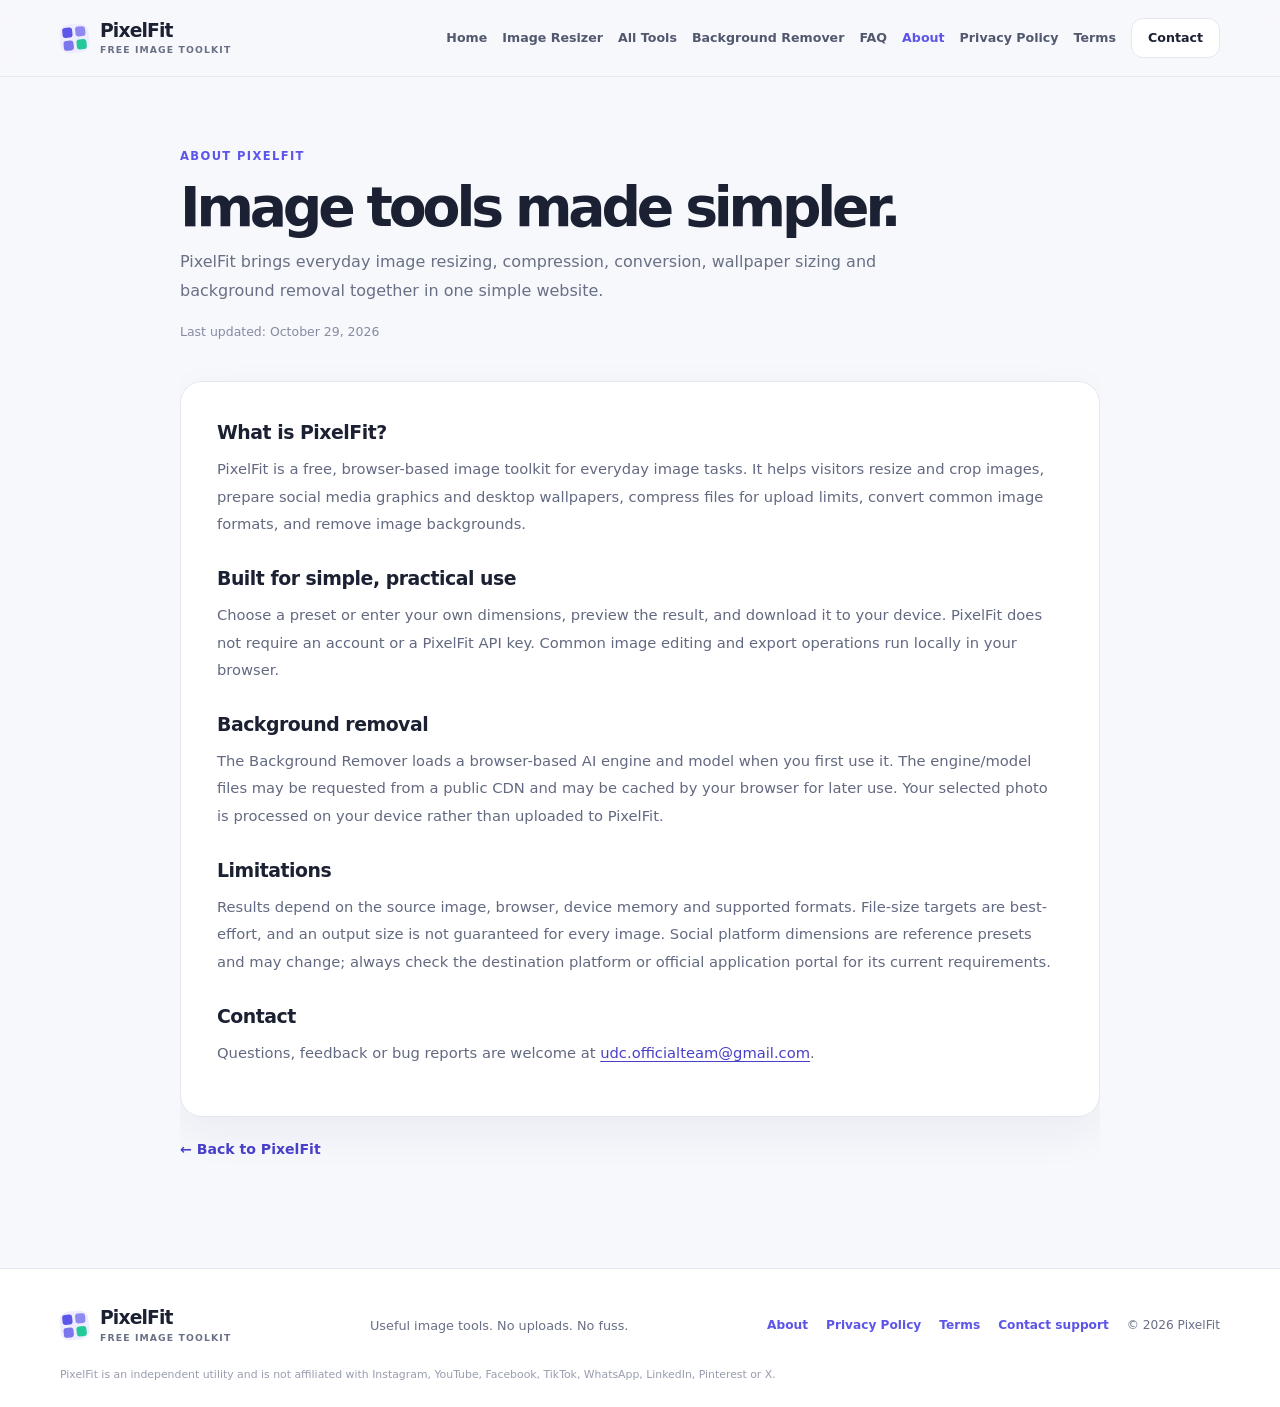
==== about.html @ ad409622 "Add files via upload" ====
<!doctype html>
<html lang="en">
<head>
  <meta charset="utf-8">
  <meta name="viewport" content="width=device-width, initial-scale=1">
  <meta name="theme-color" content="#f7f8fc">
  <meta name="description" content="Learn about PixelFit, a free browser-based image resizer, compressor, converter and background remover.">
  <title>About PixelFit | Free Image Toolkit</title>
  <link rel="canonical" href="https://pixelfit-kohl.vercel.app/about.html">
  <link rel="icon" type="image/svg+xml" href="favicon.svg">
  <link rel="stylesheet" href="styles.css">
</head>
<body>
  <a class="skip-link" href="#main">Skip to content</a>
  <header class="site-header">
    <div class="header-inner">
      <a class="brand" href="index.html#top" aria-label="PixelFit home">
        <span class="brand-mark" aria-hidden="true"><span></span><span></span><span></span><span></span></span>
        <span class="brand-copy"><strong>PixelFit</strong><small>FREE IMAGE TOOLKIT</small></span>
      </a>
      <nav class="top-nav" aria-label="Main navigation">
        <a href="index.html#top">Home</a>
        <a href="index.html#workspace">Image Resizer</a>
        <a href="index.html#tools">All Tools</a>
        <a href="index.html#background-remover">Background Remover</a>
        <a href="index.html#faq">FAQ</a>
        <a href="about.html" class="is-current" aria-current="page">About</a>
        <a href="privacy.html">Privacy Policy</a>
        <a href="terms.html">Terms</a>
        <a class="nav-contact" href="mailto:udc.officialteam@gmail.com?subject=PixelFit%20Support">Contact</a>
      </nav>
    </div>
  </header>
  <main id="main" class="legal-main">
    <section class="legal-hero">
      <div class="eyebrow">ABOUT PIXELFIT</div>
      <h1>Image tools made simpler.</h1>
      <p>PixelFit brings everyday image resizing, compression, conversion, wallpaper sizing and background removal together in one simple website.</p>
      <span class="legal-updated">Last updated: October 29, 2026</span>
    </section>
    <article class="legal-card">
      <h2>What is PixelFit?</h2>
      <p>PixelFit is a free, browser-based image toolkit for everyday image tasks. It helps visitors resize and crop images, prepare social media graphics and desktop wallpapers, compress files for upload limits, convert common image formats, and remove image backgrounds.</p>
      <h2>Built for simple, practical use</h2>
      <p>Choose a preset or enter your own dimensions, preview the result, and download it to your device. PixelFit does not require an account or a PixelFit API key. Common image editing and export operations run locally in your browser.</p>
      <h2>Background removal</h2>
      <p>The Background Remover loads a browser-based AI engine and model when you first use it. The engine/model files may be requested from a public CDN and may be cached by your browser for later use. Your selected photo is processed on your device rather than uploaded to PixelFit.</p>
      <h2>Limitations</h2>
      <p>Results depend on the source image, browser, device memory and supported formats. File-size targets are best-effort, and an output size is not guaranteed for every image. Social platform dimensions are reference presets and may change; always check the destination platform or official application portal for its current requirements.</p>
      <h2>Contact</h2>
      <p>Questions, feedback or bug reports are welcome at <a href="mailto:udc.officialteam@gmail.com">udc.officialteam@gmail.com</a>.</p>
    </article>
    <a class="legal-back-link" href="index.html#top">← Back to PixelFit</a>
  </main>
  <footer class="site-footer">
    <div class="footer-inner">
      <a class="brand footer-brand" href="index.html#top"><span class="brand-mark" aria-hidden="true"><span></span><span></span><span></span><span></span></span><span class="brand-copy"><strong>PixelFit</strong><small>FREE IMAGE TOOLKIT</small></span></a>
      <p>Useful image tools. No uploads. No fuss.</p>
      <div class="footer-links"><a href="about.html">About</a><a href="privacy.html">Privacy Policy</a><a href="terms.html">Terms</a><a href="mailto:udc.officialteam@gmail.com?subject=PixelFit%20Support">Contact support</a><span>© 2026 PixelFit</span></div>
    </div>
    <p class="footer-note">PixelFit is an independent utility and is not affiliated with Instagram, YouTube, Facebook, TikTok, WhatsApp, LinkedIn, Pinterest or X.</p>
  </footer>
</body>
</html>
---- styles.css ----
:root {
  color-scheme: light;
  --bg: #f7f8fc;
  --surface: #ffffff;
  --ink: #1b2032;
  --muted: #697086;
  --line: #e4e7f0;
  --primary: #5c55e7;
  --primary-dark: #4840c8;
  --primary-soft: #eeedff;
  --mint: #e9fbf4;
  --mint-ink: #167a58;
  --shadow: 0 16px 44px rgba(31, 36, 74, .06);
  --radius: 22px;
  font-family: Inter, ui-sans-serif, system-ui, -apple-system, BlinkMacSystemFont, "Segoe UI", sans-serif;
}
* { box-sizing: border-box; }
html { scroll-behavior: smooth; scroll-padding-top: 96px; }
body { margin: 0; background: var(--bg); color: var(--ink); line-height: 1.5; -webkit-font-smoothing: antialiased; }
button, input, select { font: inherit; }
button, select, input[type="checkbox"], input[type="range"], input[type="color"] { cursor: pointer; }
button:focus-visible, a:focus-visible, input:focus-visible, select:focus-visible, .dropzone:focus-visible { outline: 3px solid rgba(92, 85, 231, .34); outline-offset: 3px; }
a { color: inherit; }
[hidden] { display: none !important; }
.skip-link { position: absolute; left: 12px; top: -60px; padding: 10px 14px; z-index: 20; border-radius: 10px; background: var(--ink); color: #fff; }
.skip-link:focus { top: 12px; }
.site-header { position: sticky; top: 0; z-index: 10; border-bottom: 1px solid rgba(228, 231, 240, .8); background: rgba(247, 248, 252, .88); backdrop-filter: blur(16px); }
.header-inner, .footer-inner { width: min(1160px, calc(100% - 44px)); margin: 0 auto; display: flex; align-items: center; justify-content: space-between; min-height: 76px; }
.brand { display: inline-flex; align-items: center; gap: 11px; text-decoration: none; }
.brand-mark { display: grid; grid-template-columns: repeat(2, 10px); grid-template-rows: repeat(2, 10px); gap: 3px; padding: 3px; border-radius: 9px; transform: rotate(-6deg); background: var(--primary-soft); }
.brand-mark span { display: block; border-radius: 3px; background: var(--primary); }
.brand-mark span:nth-child(2) { opacity: .65; }
.brand-mark span:nth-child(3) { opacity: .78; }
.brand-mark span:nth-child(4) { background: #24c99a; }
.brand-copy { display: flex; flex-direction: column; gap: 0; line-height: 1.05; }
.brand-copy strong { font-size: 1.17rem; letter-spacing: -.045em; }
.brand-copy small { margin-top: 5px; color: var(--muted); font-size: .58rem; font-weight: 800; letter-spacing: .12em; }
.top-nav { display: flex; align-items: center; gap: 15px; color: #52596f; font-size: .79rem; font-weight: 700; }
.top-nav a { text-decoration: none; transition: color .18s ease; }
.top-nav a:hover, .top-nav a.is-current { color: var(--primary); }
.top-nav .nav-contact { padding: 10px 16px; border: 1px solid var(--line); border-radius: 12px; background: #fff; color: var(--ink); font: inherit; cursor: pointer; transition: border-color .18s ease, color .18s ease, background .18s ease; }
.top-nav .nav-contact:hover { border-color: #d2d0ff; color: var(--primary); background: #fbfaff; }
main { overflow: hidden; }
.hero { width: min(850px, calc(100% - 36px)); margin: 0 auto; padding: 61px 0 34px; text-align: center; }
.eyebrow { display: inline-flex; align-items: center; gap: 8px; color: var(--primary); font-size: .72rem; font-weight: 850; letter-spacing: .12em; }
.eyebrow-dot { width: 7px; height: 7px; border-radius: 100%; background: #23bd91; box-shadow: 0 0 0 4px rgba(35, 189, 145, .12); }
h1 { margin: 16px 0 14px; font-size: clamp(2.7rem, 6.3vw, 4.65rem); line-height: .99; letter-spacing: -.075em; font-weight: 850; }
h1 span { color: var(--primary); }
.hero-copy { max-width: 650px; margin: 0 auto; color: var(--muted); font-size: clamp(1rem, 2vw, 1.15rem); line-height: 1.75; }
.trust-row { display: flex; flex-wrap: wrap; justify-content: center; gap: 11px 24px; margin-top: 21px; color: #4f566c; font-size: .83rem; font-weight: 650; }
.trust-row span { display: inline-flex; align-items: center; gap: 7px; }
.trust-row svg { width: 17px; height: 17px; fill: none; stroke: #239775; stroke-width: 1.8; stroke-linecap: round; stroke-linejoin: round; }
.workspace { width: min(1160px, calc(100% - 44px)); margin: 0 auto; display: grid; grid-template-columns: minmax(0, .93fr) minmax(0, 1.07fr); align-items: stretch; gap: 18px; }
.panel { border: 1px solid var(--line); border-radius: var(--radius); background: var(--surface); box-shadow: var(--shadow); }
.upload-panel, .settings-panel { padding: 26px; }
.panel-heading { display: flex; align-items: center; gap: 13px; margin-bottom: 23px; }
.step-number { display: grid; place-items: center; flex: 0 0 39px; width: 39px; height: 39px; border: 1px solid #dedcff; border-radius: 13px; color: var(--primary); background: var(--primary-soft); font-size: .78rem; font-weight: 850; }
.panel-heading h2 { margin: 0; font-size: 1.1rem; letter-spacing: -.025em; }
.panel-heading p { margin: 3px 0 0; color: var(--muted); font-size: .82rem; }
.dropzone { min-height: 300px; display: flex; flex-direction: column; justify-content: center; align-items: center; padding: 25px 18px; border: 1.5px dashed #c9cce0; border-radius: 18px; background: linear-gradient(145deg, #fcfcff, #f8f8ff); text-align: center; transition: border-color .18s ease, background .18s ease, transform .18s ease; cursor: pointer; }
.dropzone:hover, .dropzone.drag-over { border-color: var(--primary); background: #f0efff; }
.dropzone.drag-over { transform: scale(.995); }
.upload-icon { display: grid; place-items: center; width: 60px; height: 60px; margin-bottom: 15px; border: 1px solid #e1dfff; border-radius: 19px; background: #fff; box-shadow: 0 7px 20px rgba(92, 85, 231, .08); }
.upload-icon svg { width: 29px; height: 29px; fill: none; stroke: var(--primary); stroke-width: 1.7; stroke-linecap: round; stroke-linejoin: round; }
.dropzone > strong { margin-bottom: 2px; font-size: 1rem; }
.dropzone > span { color: var(--muted); font-size: .88rem; }
.inline-button { display: inline; padding: 0; border: 0; background: transparent; color: var(--primary); font-weight: 800; text-decoration: underline; text-underline-offset: 3px; }
.dropzone small { margin-top: 20px; color: #8990a3; font-size: .73rem; }
.source-card { overflow: hidden; border: 1px solid var(--line); border-radius: 17px; background: #fbfbfe; }
.source-preview-wrap { display: grid; place-items: center; height: 260px; padding: 12px; background-color: #f2f3f9; background-image: linear-gradient(45deg, #e7e9f1 25%, transparent 25%), linear-gradient(-45deg, #e7e9f1 25%, transparent 25%), linear-gradient(45deg, transparent 75%, #e7e9f1 75%), linear-gradient(-45deg, transparent 75%, #e7e9f1 75%); background-size: 16px 16px; background-position: 0 0, 0 8px, 8px -8px, -8px 0; }
.source-preview-wrap img { display: block; max-width: 100%; max-height: 236px; object-fit: contain; box-shadow: 0 5px 20px rgba(24, 31, 55, .08); }
.source-details { display: flex; flex-direction: column; align-items: flex-start; gap: 4px; padding: 14px 16px 16px; }
.file-name { width: 100%; overflow: hidden; text-overflow: ellipsis; white-space: nowrap; font-size: .9rem; }
.source-details > span { color: var(--muted); font-size: .79rem; }
.text-button { padding: 5px 0 0; border: 0; color: var(--primary); background: transparent; font-size: .8rem; font-weight: 750; }
.privacy-note { display: flex; align-items: flex-start; gap: 9px; margin-top: 18px; padding: 13px 14px; border: 1px solid #d8f3e7; border-radius: 13px; background: #f2fcf7; color: #477060; font-size: .76rem; line-height: 1.55; }
.privacy-note strong { color: #226b4e; }
.lock-symbol { flex: 0 0 7px; width: 7px; height: 7px; margin-top: 6px; overflow: hidden; border-radius: 2px; background: #23a878; box-shadow: 0 0 0 4px rgba(35, 168, 120, .12); font-size: 0; }
.error-message { margin: 13px 0 0; padding: 10px 12px; border: 1px solid #ffd6d6; border-radius: 10px; background: #fff5f5; color: #ad3131; font-size: .82rem; }
.field-label { display: block; margin: 0 0 8px; color: #42485e; font-size: .79rem; font-weight: 760; }
.control { width: 100%; min-width: 0; height: 44px; padding: 0 12px; border: 1px solid #dfe2ec; border-radius: 11px; outline: none; background: #fff; color: var(--ink); font-size: .88rem; transition: border-color .16s, box-shadow .16s; }
.control:hover { border-color: #c6c8dc; }
.control:focus { border-color: var(--primary); box-shadow: 0 0 0 3px rgba(92, 85, 231, .1); }
.select-control { margin-bottom: 19px; }
.dimensions-heading { display: flex; align-items: center; justify-content: space-between; gap: 10px; }
.ratio-label { margin-bottom: 8px; color: #969bae; font-size: .7rem; }
.dimension-row { display: grid; grid-template-columns: 1fr 40px 1fr; align-items: end; gap: 8px; }
.dimension-field { display: block; min-width: 0; }
.dimension-field > span { display: block; margin-bottom: 7px; color: #73798b; font-size: .74rem; font-weight: 650; }
.dimension-field small { color: #a0a5b5; font-weight: 500; }
.dimension-field .control { font-variant-numeric: tabular-nums; }
.ratio-lock { display: grid; place-items: center; width: 40px; height: 44px; padding: 0; border: 1px solid #dedcff; border-radius: 11px; background: var(--primary-soft); color: var(--primary); }
.ratio-lock svg { width: 19px; height: 19px; fill: none; stroke: currentColor; stroke-width: 1.8; stroke-linecap: round; stroke-linejoin: round; }
.ratio-lock:not(.is-locked) { border-color: var(--line); background: #f5f6fa; color: #9298ac; }
.field-hint { margin-top: 8px; color: #8a90a2; font-size: .7rem; line-height: 1.5; }
.field-grid { display: grid; gap: 12px; margin-top: 19px; }
.two-col { grid-template-columns: 1fr 1fr; }
.field-grid label { min-width: 0; }
.mode-hint { margin-top: 7px; }
.quality-block { margin-top: 20px; padding: 14px 15px 12px; border: 1px solid #ececf6; border-radius: 14px; background: #fbfbff; }
.range-label-row { display: flex; align-items: center; justify-content: space-between; gap: 12px; }
.range-label-row .field-label { margin-bottom: 0; }
.range-label-row strong { color: var(--primary); font-size: .83rem; }
input[type="range"] { width: 100%; height: 17px; margin: 11px 0 0; accent-color: var(--primary); }
.range-ends { display: flex; justify-content: space-between; color: #969bad; font-size: .67rem; }
.target-size-block { margin-top: 16px; padding: 14px 15px; border: 1px solid #ececf4; border-radius: 14px; }
.checkbox-line { display: flex; align-items: flex-start; gap: 10px; cursor: pointer; }
.checkbox-line > input { flex: 0 0 auto; width: 17px; height: 17px; margin: 3px 0 0; accent-color: var(--primary); }
.checkbox-line > span { display: flex; flex-direction: column; gap: 2px; }
.checkbox-line strong { font-size: .81rem; font-weight: 750; }
.checkbox-line small { color: var(--muted); font-size: .71rem; line-height: 1.5; }
.target-options { margin: 14px 0 0 27px; padding-top: 13px; border-top: 1px solid #edeef5; }
.target-input-wrap { display: flex; align-items: center; justify-content: space-between; gap: 12px; color: #666d81; font-size: .77rem; font-weight: 700; }
.target-input-group { display: flex; align-items: center; gap: 8px; }
.target-input-group .control { width: 102px; height: 38px; }
.target-input-group > span { color: #7b8193; }
.checkbox-line.compact { margin-top: 13px; }
.checkbox-line.compact strong { font-size: .76rem; }
.checkbox-line.compact small { font-size: .68rem; }
.background-row { display: flex; justify-content: space-between; align-items: center; gap: 15px; margin-top: 17px; }
.background-row .field-label { margin-bottom: 3px; }
.background-row small { display: block; color: #8a90a2; font-size: .68rem; line-height: 1.45; }
.background-row input[type="color"] { flex: 0 0 42px; width: 42px; height: 36px; padding: 3px; border: 1px solid #dfe2ec; border-radius: 9px; background: #fff; }
.primary-button { display: flex; justify-content: center; align-items: center; gap: 12px; width: 100%; min-height: 49px; margin-top: 22px; padding: 12px 17px; border: 0; border-radius: 13px; background: var(--primary); color: #fff; font-size: .91rem; font-weight: 800; text-align: center; text-decoration: none; box-shadow: 0 8px 18px rgba(92, 85, 231, .18); transition: transform .16s ease, background .16s ease, box-shadow .16s ease; }
.primary-button svg { width: 19px; height: 19px; fill: none; stroke: currentColor; stroke-width: 1.8; stroke-linecap: round; stroke-linejoin: round; }
.primary-button:hover:not(:disabled) { background: var(--primary-dark); box-shadow: 0 10px 24px rgba(92, 85, 231, .25); transform: translateY(-1px); }
.primary-button:disabled { cursor: not-allowed; background: #c6c7d8; box-shadow: none; }
.process-status { min-height: 20px; margin: 10px 0 0; color: #8a90a2; font-size: .72rem; text-align: center; }
.process-status.is-error { color: #b12e3b; }
.process-status.is-success { color: #25815c; }
.result-panel { width: min(1160px, calc(100% - 44px)); margin: 22px auto 0; padding: 25px; }
.result-heading-row { display: flex; align-items: center; justify-content: space-between; gap: 14px; margin-bottom: 18px; }
.result-title { margin-bottom: 0; }
.success-step { border-color: #ccf1e0; background: var(--mint); color: var(--mint-ink); }
.secondary-button { padding: 9px 13px; border: 1px solid var(--line); border-radius: 10px; background: white; color: #555c71; font-size: .78rem; font-weight: 750; }
.secondary-button:hover { background: #f8f8ff; border-color: #c9c9e7; }
.result-layout { display: grid; grid-template-columns: minmax(0, 1.12fr) minmax(280px, .88fr); gap: 26px; align-items: stretch; }
.output-preview-wrap { display: grid; place-items: center; min-height: 310px; padding: 18px; overflow: hidden; border: 1px solid var(--line); border-radius: 15px; background-color: #f3f4f9; background-image: linear-gradient(45deg, #e5e7ef 25%, transparent 25%), linear-gradient(-45deg, #e5e7ef 25%, transparent 25%), linear-gradient(45deg, transparent 75%, #e5e7ef 75%), linear-gradient(-45deg, transparent 75%, #e5e7ef 75%); background-size: 18px 18px; background-position: 0 0, 0 9px, 9px -9px, -9px 0; }
.output-preview-wrap img { display: block; max-width: 100%; max-height: 440px; object-fit: contain; box-shadow: 0 9px 30px rgba(24, 31, 55, .12); }
.output-details { display: flex; flex-direction: column; align-items: flex-start; min-width: 0; }
.ready-chip { display: inline-flex; align-items: center; gap: 7px; padding: 6px 10px; border-radius: 100px; background: var(--mint); color: var(--mint-ink); font-size: .7rem; font-weight: 800; }
.ready-chip span { width: 6px; height: 6px; border-radius: 50%; background: #20a46f; }
.output-details h3 { max-width: 100%; overflow-wrap: anywhere; margin: 12px 0 14px; font-size: 1.1rem; letter-spacing: -.025em; }
.stats-grid { display: grid; grid-template-columns: 1fr 1fr; gap: 9px; width: 100%; }
.stat-box { min-width: 0; padding: 12px; border: 1px solid #e9eaf2; border-radius: 12px; background: #fbfbfe; }
.stat-box span { display: block; margin-bottom: 4px; color: #82889b; font-size: .68rem; }
.stat-box strong { display: block; overflow-wrap: anywhere; font-size: .88rem; font-weight: 800; font-variant-numeric: tabular-nums; }
.target-notice { width: 100%; margin: 13px 0 0; padding: 10px 11px; border-radius: 10px; background: #fff8e8; color: #8b6422; font-size: .76rem; line-height: 1.5; }
.target-notice.success { background: #effaf5; color: #236e50; }
.download-button { margin-top: auto; margin-bottom: 0; }
.download-note { margin: 10px 0 0; color: #8b91a2; font-size: .7rem; }
.tools-section, .background-remover-section, .how-section, .faq-section { width: min(1160px, calc(100% - 44px)); margin: 85px auto 0; }
.section-heading { display: flex; align-items: flex-end; justify-content: space-between; gap: 25px; margin-bottom: 23px; }
.section-heading h2 { margin: 8px 0 0; font-size: clamp(1.65rem, 3.5vw, 2.25rem); letter-spacing: -.055em; }
.section-heading > p { max-width: 350px; margin: 0 0 4px; color: var(--muted); font-size: .87rem; line-height: 1.7; }
.tool-cards { display: grid; grid-template-columns: repeat(3, minmax(0, 1fr)); gap: 14px; }
.tool-card { display: flex; flex-direction: column; align-items: flex-start; min-height: 222px; padding: 20px; border: 1px solid var(--line); border-radius: 18px; background: #fff; color: var(--ink); text-align: left; box-shadow: 0 8px 26px rgba(31, 36, 74, .025); transition: transform .18s ease, border-color .18s ease, box-shadow .18s ease; }
.tool-card:hover { transform: translateY(-3px); border-color: #cfccff; box-shadow: var(--shadow); }
.tool-icon { display: grid; place-items: center; width: 43px; height: 43px; margin-bottom: 17px; border-radius: 13px; }
.tool-icon svg { width: 22px; height: 22px; fill: none; stroke: currentColor; stroke-width: 1.7; stroke-linecap: round; stroke-linejoin: round; }
.tool-icon .fill-dot { fill: currentColor; stroke: none; }
.social-icon { color: #a34ec4; background: #f7eaff; }
.wallpaper-icon { color: #238b76; background: #e6f9f2; }
.convert-icon { color: #4d6cd7; background: #e9efff; }
.compress-icon { color: #b77a25; background: #fff3df; }
.resize-icon { color: #3479d8; background: #e9f2ff; }
.bg-remove-icon { color: #198b78; background: #e3f8f2; }
.tool-card > strong { font-size: .91rem; letter-spacing: -.015em; }
.tool-card > span:not(.tool-icon):not(.tool-link) { margin-top: 6px; color: var(--muted); font-size: .76rem; line-height: 1.55; }
.tool-link { display: flex; justify-content: space-between; align-items: center; gap: 12px; width: 100%; margin-top: auto; padding-top: 17px; color: var(--primary); font-size: .74rem; font-weight: 800; }
.tool-link b { font-size: 1rem; }
.how-section { margin-top: 83px; }
.how-grid { display: grid; grid-template-columns: repeat(3, 1fr); gap: 16px; }
.how-card { position: relative; padding: 22px 23px 24px; border: 1px solid var(--line); border-radius: 17px; background: #fff; }
.how-card > span { display: grid; place-items: center; width: 30px; height: 30px; border-radius: 10px; background: var(--primary-soft); color: var(--primary); font-size: .79rem; font-weight: 850; }
.how-card h3 { margin: 16px 0 7px; font-size: 1rem; }
.how-card p { margin: 0; color: var(--muted); font-size: .81rem; line-height: 1.7; }
.faq-section { max-width: 850px; margin-top: 83px; }
.faq-section .section-heading { margin-bottom: 19px; }
.faq-section details { border-bottom: 1px solid var(--line); }
.faq-section details:first-of-type { border-top: 1px solid var(--line); }
.faq-section summary { position: relative; padding: 18px 33px 18px 0; list-style: none; cursor: pointer; font-size: .92rem; font-weight: 750; }
.faq-section summary::-webkit-details-marker { display: none; }
.faq-section summary::after { content: "+"; position: absolute; right: 3px; top: 50%; color: var(--primary); font-size: 1.35rem; font-weight: 500; transform: translateY(-50%); }
.faq-section details[open] summary::after { content: "−"; }
.faq-section details p { max-width: 780px; margin: -3px 0 18px; color: var(--muted); font-size: .84rem; line-height: 1.75; }
.site-footer { margin-top: 95px; padding: 27px 0 23px; border-top: 1px solid var(--line); background: #fff; }
.footer-inner { min-height: 58px; gap: 20px; }
.footer-inner > p { margin: 0; color: var(--muted); font-size: .8rem; }
.footer-links { display: flex; align-items: center; flex-wrap: wrap; gap: 12px 18px; color: var(--muted); font-size: .76rem; }
.footer-links a, .footer-links button { padding: 0; border: 0; color: var(--primary); background: transparent; font: inherit; font-weight: 750; text-decoration: none; cursor: pointer; }
.footer-links a:hover, .footer-links button:hover { text-decoration: underline; }
.footer-note { width: min(1160px, calc(100% - 44px)); margin: 12px auto 0; color: #989daf; font-size: .68rem; line-height: 1.6; }
.contact-dialog { width: min(510px, calc(100% - 28px)); max-width: 510px; padding: 27px; border: 1px solid var(--line); border-radius: 22px; background: #fff; color: var(--ink); box-shadow: 0 28px 90px rgba(20, 25, 58, .24); }
.contact-dialog::backdrop { background: rgba(20, 24, 47, .48); backdrop-filter: blur(4px); }
.contact-dialog-header { display: flex; align-items: flex-start; justify-content: space-between; gap: 16px; }
.contact-eyebrow { margin: 0 0 5px; color: var(--primary); font-size: .68rem; font-weight: 850; letter-spacing: .13em; }
.contact-dialog h2 { margin: 0; font-size: clamp(1.35rem, 4vw, 1.7rem); letter-spacing: -.04em; }
.dialog-close { display: grid; place-items: center; flex: 0 0 37px; width: 37px; height: 37px; border: 1px solid var(--line); border-radius: 11px; background: #fff; color: var(--muted); font-size: 1.5rem; line-height: 1; cursor: pointer; }
.dialog-close:hover { background: #f5f6fb; color: var(--ink); }
.contact-intro { margin: 14px 0 19px; color: var(--muted); font-size: .9rem; line-height: 1.65; }
.contact-email-card { display: flex; align-items: center; gap: 12px; padding: 13px; border: 1px solid var(--line); border-radius: 15px; background: #fbfbfe; }
.contact-email-icon { display: grid; place-items: center; flex: 0 0 40px; width: 40px; height: 40px; border-radius: 12px; background: var(--primary-soft); color: var(--primary); font-size: 1.2rem; font-weight: 850; }
.contact-email-copy { display: flex; flex: 1; min-width: 0; flex-direction: column; gap: 2px; }
.contact-email-copy span { color: var(--muted); font-size: .7rem; }
.contact-email-copy strong { overflow-wrap: anywhere; font-size: clamp(.75rem, 2.8vw, .9rem); }
.secondary-button { flex: 0 0 auto; padding: 9px 11px; border: 1px solid #dcdafa; border-radius: 10px; background: #fff; color: var(--primary); font-size: .78rem; font-weight: 800; cursor: pointer; }
.secondary-button:hover { background: var(--primary-soft); }
.contact-mail-button { display: flex; align-items: center; justify-content: center; gap: 8px; width: 100%; margin-top: 12px; padding: 13px 16px; border-radius: 12px; background: var(--primary); color: #fff; font-size: .88rem; font-weight: 800; text-decoration: none; }
.contact-mail-button:hover { background: var(--primary-dark); }
.contact-feedback { min-height: 1.1em; margin: 8px 0 0; color: var(--mint-ink); font-size: .78rem; }
.contact-note { margin: 9px 0 0; color: #82889a; font-size: .73rem; line-height: 1.6; }
.toast { position: fixed; z-index: 30; right: 20px; bottom: 20px; max-width: min(420px, calc(100% - 40px)); padding: 12px 16px; border: 1px solid #dce0ef; border-radius: 13px; background: #20243a; color: #fff; font-size: .82rem; box-shadow: 0 12px 36px rgba(17, 20, 43, .2); opacity: 0; pointer-events: none; transform: translateY(9px); transition: opacity .2s ease, transform .2s ease; }
.toast.show { opacity: 1; transform: translateY(0); }

@media (max-width: 950px) {
  .workspace { grid-template-columns: minmax(0, .88fr) minmax(0, 1.12fr); gap: 13px; }
  .upload-panel, .settings-panel { padding: 20px; }
  .tool-cards { grid-template-columns: repeat(2, minmax(0, 1fr)); }
  .tool-card { min-height: 202px; }
  .result-layout { gap: 18px; }
}
@media (max-width: 950px) {
  .top-nav { gap: 11px; font-size: .76rem; }
  .top-nav .nav-contact { padding: 8px 11px; }
}
@media (max-width: 720px) {
  html { scroll-padding-top: 125px; }
  .header-inner, .footer-inner { width: min(100% - 30px, 580px); }
  .header-inner { min-height: 0; flex-wrap: wrap; gap: 10px; padding: 12px 0 7px; }
  .top-nav { order: 2; width: 100%; max-width: 100%; gap: 17px; overflow-x: auto; overflow-y: hidden; padding: 1px 1px 8px; font-size: .78rem; white-space: nowrap; justify-content: flex-start; scrollbar-width: none; -webkit-overflow-scrolling: touch; }
  .top-nav::-webkit-scrollbar { display: none; }
  .top-nav a { flex: 0 0 auto; }
  .top-nav .nav-contact { flex: 0 0 auto; padding: 7px 11px; }
  .top-nav a:nth-child(2) { display: inline; }
  .contact-dialog { padding: 21px; }
  .hero { padding-top: 47px; }
  .workspace { width: min(100% - 26px, 540px); grid-template-columns: 1fr; }
  .dropzone { min-height: 235px; }
  .source-preview-wrap { height: 240px; }
  .result-panel { width: min(100% - 26px, 540px); padding: 18px; }
  .result-layout { grid-template-columns: 1fr; }
  .output-preview-wrap { min-height: 220px; }
  .output-preview-wrap img { max-height: 340px; }
  .download-button { margin-top: 17px; }
  .tools-section, .background-remover-section, .how-section, .faq-section { width: min(100% - 30px, 580px); margin-top: 65px; }
  .section-heading { align-items: flex-start; flex-direction: column; gap: 10px; }
  .section-heading > p { max-width: none; }
  .how-grid { grid-template-columns: 1fr; gap: 10px; }
  .how-card { padding: 18px; }
  .how-card h3 { margin-top: 11px; }
  .site-footer { margin-top: 68px; padding-top: 24px; }
  .footer-inner { align-items: flex-start; flex-direction: column; gap: 14px; padding-bottom: 7px; }
  .footer-links { flex-wrap: wrap; }
  .footer-note { width: min(100% - 30px, 580px); }
}
@media (max-width: 430px) {
  .brand { gap: 8px; }
  .brand-copy strong { font-size: 1.04rem; }
  .brand-copy small { font-size: .51rem; }
  .top-nav { gap: 8px; }
  .top-nav .nav-contact { padding: 7px 9px; }
  .contact-email-card { flex-wrap: wrap; }
  .contact-email-copy { flex-basis: calc(100% - 56px); }
  .contact-email-card .secondary-button { margin-left: 52px; }
  h1 { font-size: 2.75rem; }
  .hero-copy { font-size: .94rem; }
  .trust-row { align-items: center; flex-direction: column; gap: 8px; }
  .upload-panel, .settings-panel { padding: 17px; }
  .panel-heading { gap: 10px; }
  .step-number { flex-basis: 34px; width: 34px; height: 34px; border-radius: 11px; }
  .two-col { grid-template-columns: 1fr; gap: 12px; }
  .tool-cards { grid-template-columns: 1fr 1fr; gap: 9px; }
  .tool-card { min-height: 205px; padding: 15px; }
  .tool-card > strong { font-size: .83rem; }
  .tool-card > span:not(.tool-icon):not(.tool-link) { font-size: .72rem; }
  .tool-link { font-size: .68rem; }
  .result-heading-row { align-items: flex-start; }
  .result-heading-row .secondary-button { padding: 8px 9px; font-size: .7rem; }
  .result-title h2 { font-size: 1rem; }
  .result-title p { font-size: .74rem; }
}
@media (prefers-reduced-motion: reduce) {
  *, *::before, *::after { scroll-behavior: auto !important; transition-duration: .01ms !important; animation-duration: .01ms !important; animation-iteration-count: 1 !important; }
}

/* Bilingual FAQ controls */
.faq-heading-row { align-items: center; }
.faq-language-switch { display: inline-flex; flex: 0 0 auto; gap: 4px; padding: 4px; border: 1px solid var(--line); border-radius: 12px; background: #f5f6fb; }
.faq-language-switch button { min-height: 36px; padding: 8px 12px; border: 0; border-radius: 9px; background: transparent; color: var(--muted); font: inherit; font-size: .75rem; font-weight: 800; cursor: pointer; }
.faq-language-switch button.is-active { background: #fff; color: var(--primary); box-shadow: 0 2px 8px rgba(31, 36, 74, .08); }
.faq-language-switch button:focus-visible { outline: 2px solid var(--primary); outline-offset: 2px; }
.faq-intro { margin: -6px 0 18px; color: var(--muted); font-size: .84rem; line-height: 1.7; }
.faq-section details p { white-space: normal; }
@media (max-width: 560px) {
  .faq-heading-row { align-items: flex-start; flex-direction: column; }
  .faq-language-switch { align-self: flex-start; }
}


/* Background remover */
.background-remover-section { width: min(1160px, calc(100% - 44px)); margin: 85px auto 0; scroll-margin-top: 24px; }
.bg-remover-badge { display: inline-flex; align-items: center; gap: 7px; padding: 7px 10px; border: 1px solid #d5f0e5; border-radius: 999px; background: #f0fbf6; color: #227355; font-size: .72rem; font-weight: 800; }
.bg-remover-intro > p { margin: 13px 0 0; color: var(--muted); font-size: .86rem; line-height: 1.7; }
.bg-remover-intro .bg-remover-model-note { margin-top: 7px; font-size: .75rem; color: #7e8497; }
.bg-remover-panel { padding: clamp(18px, 3vw, 28px); }
.bg-remover-layout { display: grid; grid-template-columns: minmax(250px, .82fr) minmax(0, 1.18fr); gap: 24px; margin-top: 23px; align-items: start; }
.bg-remover-controls { min-width: 0; }
.bg-upload-zone { display: flex; flex-direction: column; align-items: center; justify-content: center; gap: 9px; width: 100%; min-height: 205px; padding: 22px; border: 1.5px dashed #c9c6f9; border-radius: 15px; background: #fafaff; color: var(--ink); text-align: center; cursor: pointer; transition: border-color .18s ease, background .18s ease; }
.bg-upload-zone:hover, .bg-upload-zone.drag-over { border-color: var(--primary); background: #f2f1ff; }
.bg-upload-zone:focus-visible, .tool-card:focus-visible { outline: 3px solid rgba(92,85,231,.32); outline-offset: 3px; }
.bg-upload-icon { display: grid; place-items: center; width: 46px; height: 46px; border: 1px solid #dedaff; border-radius: 14px; background: #fff; color: var(--primary); }
.bg-upload-icon svg { width: 23px; height: 23px; fill: none; stroke: currentColor; stroke-width: 1.8; stroke-linecap: round; stroke-linejoin: round; }
.bg-upload-zone strong { font-size: .96rem; }
.bg-upload-zone > span:not(.bg-upload-icon) { color: var(--muted); font-size: .77rem; }
.bg-upload-zone small { color: #8a90a2; font-size: .71rem; }
.bg-file-info { overflow-wrap: anywhere; margin: 9px 0 0; color: var(--muted); font-size: .76rem; line-height: 1.55; }
.bg-action-row { display: grid; grid-template-columns: minmax(0, 1fr) auto; gap: 9px; margin-top: 13px; align-items: stretch; }
.bg-action-row .primary-button, .bg-download-button { margin-top: 0; }
.bg-action-row .primary-button { min-width: 0; padding: 11px 13px; font-size: .84rem; }
.bg-action-row .primary-button svg { flex: 0 0 auto; }
.secondary-button { display: inline-flex; align-items: center; justify-content: center; min-height: 43px; padding: 10px 13px; border: 1px solid var(--line); border-radius: 12px; background: #fff; color: var(--ink); font-size: .8rem; font-weight: 750; cursor: pointer; transition: background .16s ease, border-color .16s ease; }
.secondary-button:hover:not(:disabled) { border-color: #c8c4fb; background: #faf9ff; }
.secondary-button:disabled { cursor: not-allowed; opacity: .5; }
.bg-progress-wrap { margin-top: 18px; padding: 12px; border: 1px solid var(--line); border-radius: 12px; background: #fbfbfe; }
.bg-progress-heading { display: flex; justify-content: space-between; gap: 10px; margin-bottom: 8px; color: var(--muted); font-size: .73rem; }
.bg-progress-heading strong { flex: 0 0 auto; color: var(--primary); font-variant-numeric: tabular-nums; }
.bg-progress-wrap progress { display: block; width: 100%; height: 8px; overflow: hidden; border: 0; border-radius: 99px; background: #e7e8f2; accent-color: var(--primary); }
.bg-progress-wrap progress::-webkit-progress-bar { border-radius: 99px; background: #e7e8f2; }
.bg-progress-wrap progress::-webkit-progress-value { border-radius: 99px; background: linear-gradient(90deg, #6c63ed, #29b49b); }
.bg-progress-wrap progress::-moz-progress-bar { border-radius: 99px; background: #6c63ed; }
.bg-status { margin: 11px 0 0; color: var(--muted); font-size: .77rem; line-height: 1.6; }
.bg-status.is-error { color: #b34242; }
.bg-status.is-success { color: #237454; }
.bg-remover-results { min-width: 0; }
.bg-preview-grid { display: grid; grid-template-columns: repeat(2, minmax(0, 1fr)); gap: 12px; }
.bg-preview-card { min-width: 0; }
.bg-preview-card h3 { margin: 0 0 9px; color: var(--ink); font-size: .83rem; }
.bg-preview-frame { display: flex; align-items: center; justify-content: center; width: 100%; min-height: 205px; aspect-ratio: 4 / 5; overflow: hidden; border: 1px solid var(--line); border-radius: 13px; background: #f6f7fb; }
.bg-preview-frame.checkerboard { background-color: #fff; background-image: linear-gradient(45deg, #e6e8ef 25%, transparent 25%), linear-gradient(-45deg, #e6e8ef 25%, transparent 25%), linear-gradient(45deg, transparent 75%, #e6e8ef 75%), linear-gradient(-45deg, transparent 75%, #e6e8ef 75%); background-size: 20px 20px; background-position: 0 0, 0 10px, 10px -10px, -10px 0px; }
.bg-preview-frame img { display: block; width: 100%; height: 100%; max-height: 390px; object-fit: contain; }
.bg-preview-empty { padding: 20px; color: #9297a8; font-size: .76rem; line-height: 1.6; text-align: center; }
.bg-export-controls { margin-top: 17px; padding-top: 17px; border-top: 1px solid var(--line); }
.bg-export-label { display: block; margin-bottom: 8px; color: var(--ink); font-size: .78rem; font-weight: 750; }
.bg-export-row { display: flex; gap: 9px; }
.bg-export-row select { flex: 1; min-width: 0; }
.bg-export-row input[type="color"] { width: 50px; height: 44px; padding: 4px; border: 1px solid var(--line); border-radius: 10px; background: #fff; cursor: pointer; }
.bg-download-button { margin-top: 13px; }
.bg-export-note { margin: 9px 0 0; color: #8a90a2; font-size: .71rem; line-height: 1.55; }
@media (max-width: 950px) { .background-remover-section { width: min(100% - 36px, 820px); } .bg-remover-layout { grid-template-columns: 1fr; } .bg-remover-controls { max-width: none; } .bg-preview-frame { min-height: 230px; } }
@media (max-width: 720px) { .background-remover-section { width: min(100% - 30px, 580px); margin-top: 65px; } .bg-remover-layout { gap: 23px; } .bg-preview-grid { gap: 9px; } .bg-preview-frame { min-height: 175px; } .bg-upload-zone { min-height: 185px; } }
@media (max-width: 430px) { .bg-remover-panel { padding: 15px; } .bg-preview-frame { min-height: 150px; } .bg-action-row { grid-template-columns: 1fr; } .bg-action-row .secondary-button { width: 100%; } }


/* Static About, Privacy and Terms pages */
.legal-main { width: min(920px, calc(100% - 40px)); margin: 0 auto; padding: 56px 0 12px; }
.legal-hero { margin: 0 0 26px; padding: 10px 0 12px; }
.legal-hero h1 { margin: 12px 0 12px; font-size: clamp(2.1rem, 5vw, 3.45rem); line-height: 1.04; }
.legal-hero p { max-width: 760px; margin: 0; color: var(--muted); font-size: 1rem; line-height: 1.8; }
.legal-card { padding: clamp(22px, 4vw, 36px); border: 1px solid var(--line); border-radius: var(--radius); background: var(--surface); box-shadow: var(--shadow); }
.legal-card h2 { margin: 27px 0 9px; font-size: 1.18rem; letter-spacing: -.025em; }
.legal-card h2:first-child { margin-top: 0; }
.legal-card p, .legal-card li { color: #626980; font-size: .92rem; line-height: 1.85; }
.legal-card p { margin: 8px 0 14px; }
.legal-card ul { padding-left: 22px; }
.legal-card li + li { margin-top: 7px; }
.legal-card a { color: var(--primary-dark); text-underline-offset: 3px; }
.legal-updated { display: inline-block; margin-top: 17px; color: #858ba0; font-size: .78rem; }
.legal-back-link { display: inline-flex; align-items: center; gap: 8px; margin-top: 22px; color: var(--primary-dark); font-size: .88rem; font-weight: 800; text-decoration: none; }
.legal-back-link:hover { text-decoration: underline; }
@media (max-width: 720px) { .legal-main { width: min(100% - 30px, 580px); padding-top: 36px; } .legal-card { padding: 21px; } }
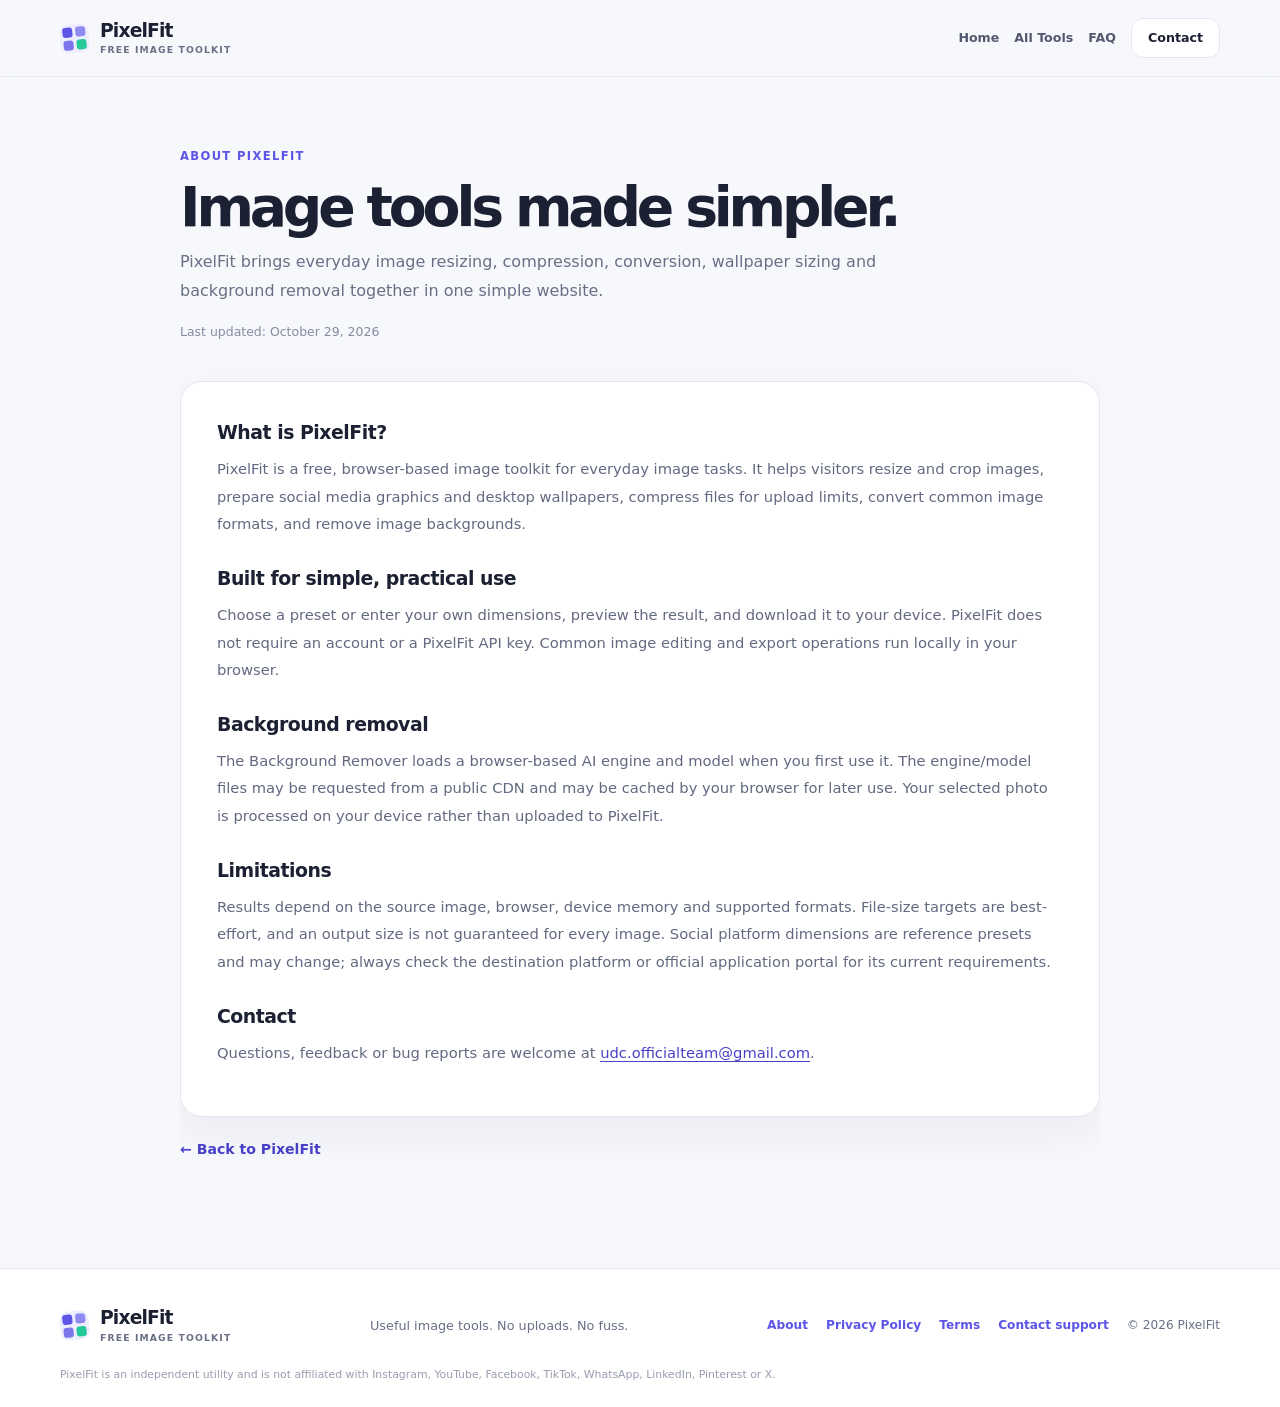
==== commit 837ad776: "Add files via upload" ====
--- a/about.html
+++ b/about.html
@@ -20,13 +20,8 @@
       </a>
       <nav class="top-nav" aria-label="Main navigation">
         <a href="index.html#top">Home</a>
-        <a href="index.html#workspace">Image Resizer</a>
         <a href="index.html#tools">All Tools</a>
-        <a href="index.html#background-remover">Background Remover</a>
         <a href="index.html#faq">FAQ</a>
-        <a href="about.html" class="is-current" aria-current="page">About</a>
-        <a href="privacy.html">Privacy Policy</a>
-        <a href="terms.html">Terms</a>
         <a class="nav-contact" href="mailto:udc.officialteam@gmail.com?subject=PixelFit%20Support">Contact</a>
       </nav>
     </div>
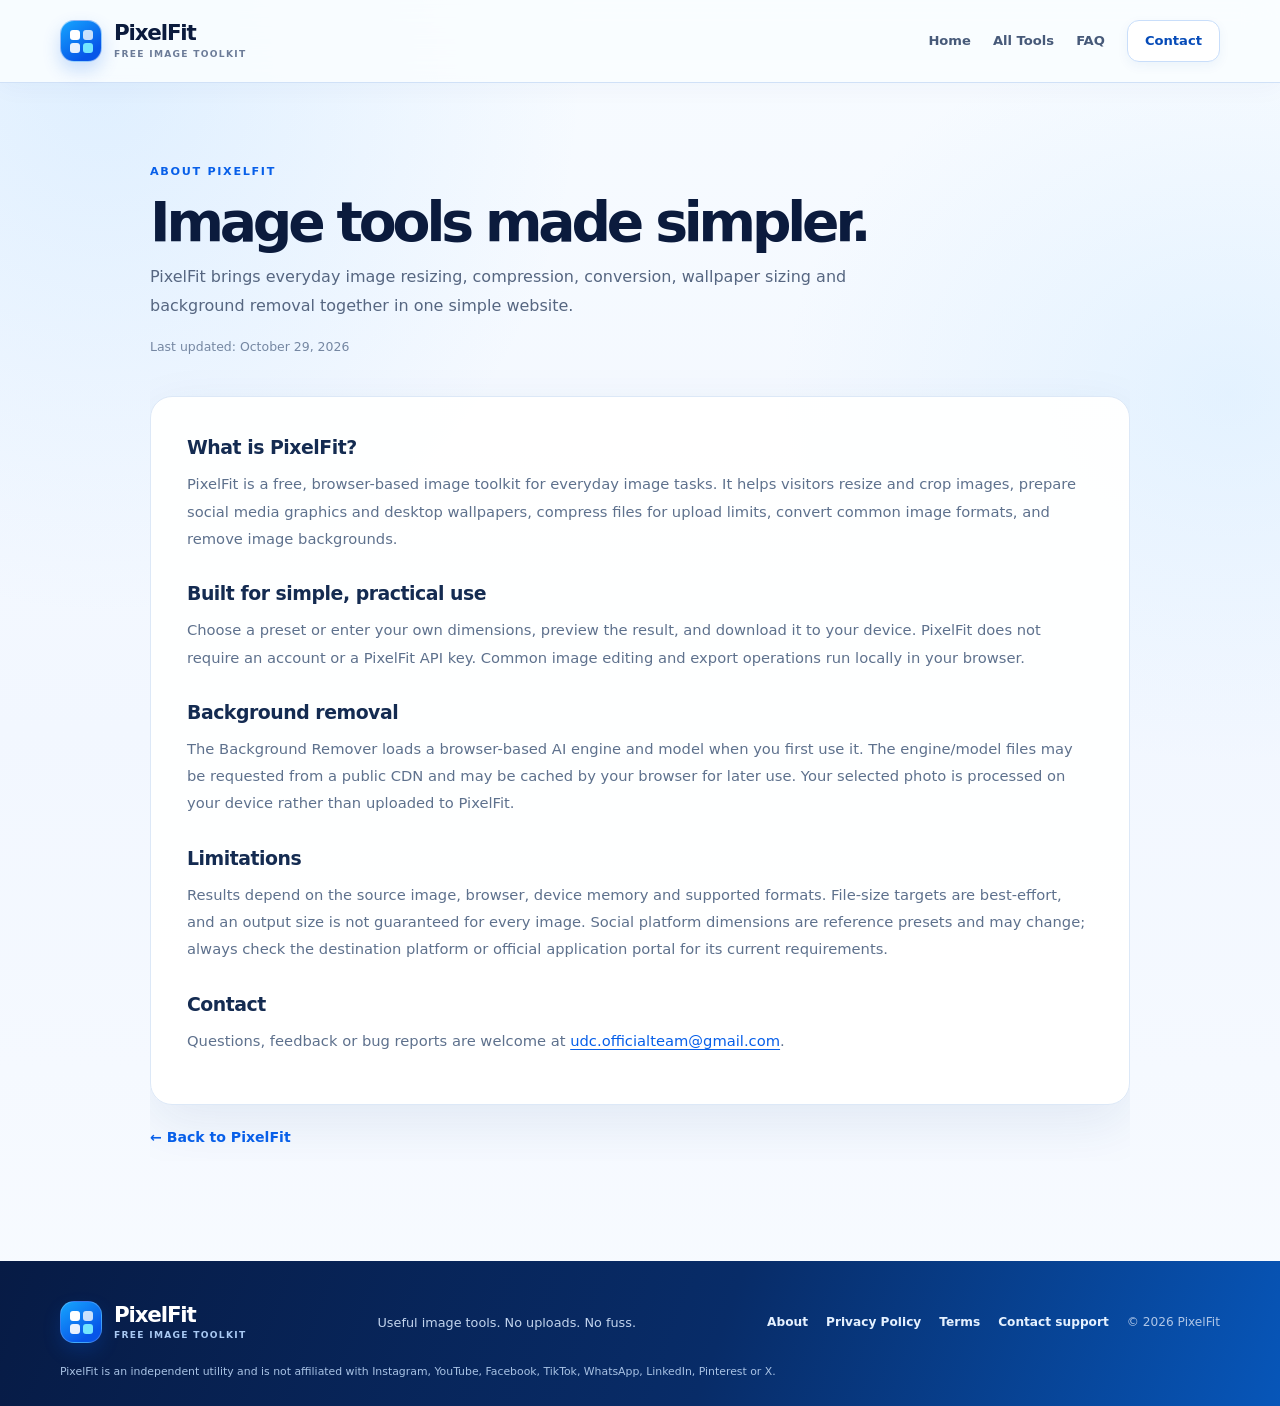
==== commit 8d9e5a9a: "Updated" ====
--- a/about.html
+++ b/about.html
@@ -3,12 +3,13 @@
 <head>
   <meta charset="utf-8">
   <meta name="viewport" content="width=device-width, initial-scale=1">
-  <meta name="theme-color" content="#f7f8fc">
+  <meta name="theme-color" content="#f1f7ff">
   <meta name="description" content="Learn about PixelFit, a free browser-based image resizer, compressor, converter and background remover.">
   <title>About PixelFit | Free Image Toolkit</title>
   <link rel="canonical" href="https://pixelfit-kohl.vercel.app/about.html">
   <link rel="icon" type="image/svg+xml" href="favicon.svg">
   <link rel="stylesheet" href="styles.css">
+  <link rel="stylesheet" href="pixel-fit-redesign.css">
 </head>
 <body>
   <a class="skip-link" href="#main">Skip to content</a>
--- a/pixel-fit-redesign.css
+++ b/pixel-fit-redesign.css
@@ -0,0 +1,631 @@
+/* --------------------------------------------------------------------------
+   PixelFit visual redesign
+   This layer intentionally sits after styles.css so the original components,
+   dimensions, state classes, and JavaScript hooks remain unchanged.
+   -------------------------------------------------------------------------- */
+
+:root {
+  color-scheme: light;
+  --bg: #f3f8ff;
+  --surface: #ffffff;
+  --ink: #0b1b3d;
+  --muted: #566681;
+  --line: #dce7f6;
+  --primary: #075fe9;
+  --primary-dark: #064bb8;
+  --primary-soft: #eaf3ff;
+  --mint: #e8f9f1;
+  --mint-ink: #13764e;
+  --shadow: 0 18px 54px rgba(22, 70, 136, .09);
+  --radius: 22px;
+}
+
+html { scroll-padding-top: 104px; }
+body {
+  color: var(--ink);
+  background:
+    radial-gradient(ellipse at 8% 5%, rgba(123, 190, 255, .19), transparent 30rem),
+    radial-gradient(ellipse at 96% 28%, rgba(168, 217, 255, .22), transparent 28rem),
+    linear-gradient(180deg, #f7fbff 0%, #f2f7ff 52%, #f8fbff 100%);
+}
+button:focus-visible, a:focus-visible, input:focus-visible, select:focus-visible,
+.dropzone:focus-visible, .bg-upload-zone:focus-visible {
+  outline: 3px solid rgba(7, 95, 233, .3);
+  outline-offset: 3px;
+}
+
+/* Header and wordmark */
+.site-header {
+  border-bottom-color: rgba(198, 219, 246, .8);
+  background: rgba(250, 253, 255, .88);
+  box-shadow: 0 5px 24px rgba(20, 69, 131, .035);
+}
+.header-inner { min-height: 82px; }
+.brand { gap: 12px; }
+.brand-mark {
+  width: 42px;
+  height: 42px;
+  grid-template-columns: repeat(2, 10px);
+  grid-template-rows: repeat(2, 10px);
+  gap: 3px;
+  place-content: center;
+  padding: 0;
+  border: 1px solid rgba(255,255,255,.55);
+  border-radius: 14px;
+  transform: none;
+  background: linear-gradient(145deg, #16a5ff 0%, #0756e8 78%);
+  box-shadow: 0 8px 18px rgba(7, 95, 233, .2);
+}
+.brand-mark span,
+.brand-mark span:nth-child(2),
+.brand-mark span:nth-child(3),
+.brand-mark span:nth-child(4) {
+  width: 10px;
+  height: 10px;
+  border-radius: 3px;
+  background: #fff;
+  opacity: 1;
+}
+.brand-mark span:nth-child(2) { opacity: .78; }
+.brand-mark span:nth-child(3) { opacity: .9; }
+.brand-mark span:nth-child(4) { background: #73e5ff; }
+.brand-copy strong { color: #0b1b3d; font-size: 1.34rem; letter-spacing: -.055em; }
+.brand-copy small { color: #6c7c98; font-size: .57rem; letter-spacing: .14em; }
+.top-nav { gap: 22px; color: #475a79; font-size: .82rem; }
+.top-nav a { position: relative; padding: 8px 0; }
+.top-nav a:hover, .top-nav a.is-current { color: var(--primary); }
+.top-nav .nav-contact {
+  padding: 10px 17px;
+  border: 1px solid #c9defa;
+  border-radius: 12px;
+  background: #fff;
+  color: var(--primary-dark);
+  box-shadow: 0 4px 12px rgba(24, 89, 170, .06);
+}
+.top-nav .nav-contact:hover { border-color: #8dbbfa; background: #f4f9ff; color: var(--primary); }
+
+/* Hero: editorial headline with a custom PixelFit image illustration */
+.hero {
+  position: relative;
+  width: min(1220px, calc(100% - 48px));
+  padding: clamp(54px, 7vw, 88px) 0 58px;
+  text-align: left;
+}
+.hero::before,
+.hero::after {
+  position: absolute;
+  z-index: 0;
+  content: "";
+  pointer-events: none;
+}
+.hero::before {
+  top: 9%;
+  right: -13%;
+  width: min(650px, 65vw);
+  aspect-ratio: 1;
+  border: 1px solid rgba(111, 180, 255, .17);
+  border-radius: 50%;
+  box-shadow: 0 0 0 34px rgba(121, 190, 255, .055), 0 0 0 82px rgba(121, 190, 255, .035);
+}
+.hero::after {
+  top: 22%;
+  left: -16%;
+  width: 300px;
+  height: 300px;
+  border-radius: 50%;
+  background: radial-gradient(circle, rgba(189, 225, 255, .32), transparent 70%);
+}
+.hero-inner {
+  position: relative;
+  z-index: 1;
+  display: grid;
+  grid-template-columns: minmax(0, .92fr) minmax(0, 1.08fr);
+  align-items: center;
+  gap: clamp(34px, 5.5vw, 74px);
+}
+.hero-message { position: relative; z-index: 1; min-width: 0; }
+.eyebrow {
+  color: #075fe9;
+  font-size: .7rem;
+  font-weight: 850;
+  letter-spacing: .15em;
+}
+.eyebrow-dot {
+  width: 8px;
+  height: 8px;
+  background: #15b9a0;
+  box-shadow: 0 0 0 5px rgba(21, 185, 160, .13);
+}
+.hero h1 {
+  max-width: 640px;
+  margin: 19px 0 17px;
+  color: #0a1b3d;
+  font-size: clamp(3.15rem, 6vw, 5.25rem);
+  font-weight: 850;
+  line-height: .99;
+  letter-spacing: -.078em;
+}
+.hero h1 span {
+  color: #075fe9;
+  background: linear-gradient(100deg, #0787f4 0%, #0759e7 72%, #1245c8 100%);
+  -webkit-background-clip: text;
+  background-clip: text;
+  -webkit-text-fill-color: transparent;
+}
+.hero .hero-copy {
+  max-width: 560px;
+  margin: 21px 0 0;
+  color: #526582;
+  font-size: clamp(1rem, 1.55vw, 1.15rem);
+  line-height: 1.78;
+}
+.hero-actions { display: flex; flex-wrap: wrap; align-items: center; gap: 13px 22px; margin-top: 26px; }
+.hero-primary-link {
+  display: inline-flex;
+  min-height: 51px;
+  align-items: center;
+  justify-content: center;
+  gap: 11px;
+  padding: 0 21px;
+  border: 1px solid rgba(0, 76, 210, .18);
+  border-radius: 14px;
+  background: linear-gradient(110deg, #0788f6, #0755e5);
+  color: #fff;
+  font-size: .9rem;
+  font-weight: 800;
+  text-decoration: none;
+  box-shadow: 0 12px 24px rgba(7, 95, 233, .2);
+  transition: transform .18s ease, box-shadow .18s ease, filter .18s ease;
+}
+.hero-primary-link svg { width: 18px; height: 18px; fill: none; stroke: currentColor; stroke-width: 1.9; stroke-linecap: round; stroke-linejoin: round; }
+.hero-primary-link:hover { transform: translateY(-2px); filter: saturate(1.08); box-shadow: 0 16px 28px rgba(7, 95, 233, .25); }
+.hero-secondary-link { display: inline-flex; align-items: center; gap: 8px; color: #174e9f; font-size: .86rem; font-weight: 800; text-decoration: none; }
+.hero-secondary-link:hover { color: var(--primary); }
+.hero-secondary-link span { font-size: 1.05rem; }
+.hero .trust-row {
+  justify-content: flex-start;
+  gap: 10px 23px;
+  margin-top: 29px;
+  color: #526582;
+  font-size: .78rem;
+  font-weight: 680;
+}
+.hero .trust-row span { gap: 8px; }
+.hero .trust-row svg { width: 18px; height: 18px; stroke: #0784de; stroke-width: 1.9; }
+
+.hero-art { position: relative; isolation: isolate; min-width: 0; padding: 18px 12px 27px 9px; }
+.hero-art-halo {
+  position: absolute;
+  z-index: 0;
+  inset: 6% 0 1% 9%;
+  border-radius: 48%;
+  background: radial-gradient(ellipse, rgba(70, 163, 255, .24), rgba(190, 225, 255, .14) 49%, transparent 72%);
+  filter: blur(8px);
+}
+.hero-art-frame {
+  position: relative;
+  z-index: 1;
+  overflow: hidden;
+  padding: 13px;
+  border: 1px solid rgba(152, 195, 244, .9);
+  border-radius: 28px;
+  background: rgba(255,255,255,.94);
+  box-shadow: 0 25px 62px rgba(19, 83, 157, .18), 0 5px 16px rgba(40, 109, 184, .08);
+  transform: rotate(1.15deg);
+}
+.hero-art-topline { display: flex; align-items: center; justify-content: space-between; gap: 12px; padding: 4px 5px 12px; }
+.hero-art-brand { display: inline-flex; align-items: center; gap: 8px; color: #10244b; font-size: .8rem; font-weight: 850; }
+.hero-art-mark { display: grid; width: 25px; height: 25px; place-items: center; border-radius: 8px; background: linear-gradient(140deg, #0799ff, #0758e8); color: #fff; font-size: .74rem; font-weight: 900; }
+.hero-art-private { display: inline-flex; align-items: center; gap: 6px; color: #4c6585; font-size: .66rem; font-weight: 750; }
+.hero-art-private i { width: 7px; height: 7px; border-radius: 50%; background: #18b78e; box-shadow: 0 0 0 3px rgba(24,183,142,.12); }
+.hero-art-scene { overflow: hidden; aspect-ratio: 1.48; border-radius: 17px; background: #b9e6ff; }
+.hero-art-scene svg { display: block; width: 100%; height: 100%; }
+.hero-art-foot { display: flex; align-items: center; gap: 10px; padding: 13px 5px 2px; }
+.hero-art-file-icon { display: grid; width: 39px; height: 39px; flex: 0 0 39px; place-items: center; border: 1px solid #d9e9fb; border-radius: 11px; background: #f0f7ff; color: #0872ec; }
+.hero-art-file-icon svg { width: 20px; height: 20px; fill: none; stroke: currentColor; stroke-width: 1.7; stroke-linecap: round; stroke-linejoin: round; }
+.hero-art-file-copy { display: flex; min-width: 0; flex: 1; flex-direction: column; gap: 2px; }
+.hero-art-file-copy strong { color: #10244b; font-size: .78rem; }
+.hero-art-file-copy small { color: #7586a0; font-size: .66rem; }
+.hero-art-format { flex: 0 0 auto; padding: 7px 9px; border: 1px solid #dce9f9; border-radius: 9px; background: #f8fbff; color: #24568f; font-size: .63rem; font-weight: 850; }
+.hero-art-format b { color: #9bb5d4; padding: 0 2px; }
+.hero-float {
+  position: absolute;
+  z-index: 2;
+  display: flex;
+  align-items: center;
+  gap: 9px;
+  padding: 11px 14px;
+  border: 1px solid rgba(197, 220, 248, .95);
+  border-radius: 15px;
+  background: rgba(255,255,255,.97);
+  box-shadow: 0 12px 28px rgba(22, 79, 143, .14);
+}
+.hero-float-size { top: 3px; right: -12px; }
+.hero-float-privacy { bottom: 4px; left: -18px; }
+.hero-float > span:last-child { display: flex; flex-direction: column; gap: 2px; }
+.hero-float strong { color: #12284d; font-size: .72rem; line-height: 1.2; }
+.hero-float small { color: #71819a; font-size: .6rem; }
+.hero-float-icon, .hero-float-shield { display: grid; width: 29px; height: 29px; flex: 0 0 29px; place-items: center; border-radius: 9px; background: #eaf4ff; color: #0874eb; font-size: 1.1rem; font-weight: 900; }
+.hero-float-shield { background: #e7f9f2; color: #0d9c6c; }
+
+/* The real editor is framed as a compact studio window; controls stay real. */
+.workspace {
+  position: relative;
+  isolation: isolate;
+  width: min(1220px, calc(100% - 48px));
+  grid-template-columns: minmax(0, .98fr) minmax(0, 1.02fr);
+  gap: 0;
+  margin: 0 auto;
+  padding: 48px 13px 13px;
+  border: 1px solid #b6d4fc;
+  border-radius: 23px;
+  background: rgba(255,255,255,.98);
+  box-shadow: 0 24px 62px rgba(18, 83, 166, .14), 0 4px 12px rgba(23, 100, 193, .08);
+  scroll-margin-top: 108px;
+}
+.workspace::before {
+  position: absolute;
+  z-index: 0;
+  top: 0;
+  right: 0;
+  left: 0;
+  height: 43px;
+  border-bottom: 1px solid #dce8f7;
+  border-radius: 22px 22px 0 0;
+  background-color: #f5f9ff;
+  background-image:
+    radial-gradient(circle at 24px 21px, #ff686c 0 6px, transparent 6.7px),
+    radial-gradient(circle at 47px 21px, #ffc34d 0 6px, transparent 6.7px),
+    radial-gradient(circle at 70px 21px, #26c884 0 6px, transparent 6.7px);
+  content: "";
+}
+.workspace::after {
+  position: absolute;
+  top: 12px;
+  left: 50%;
+  color: #6b7d99;
+  content: "PIXELFIT STUDIO  ·  PRIVATE WORKSPACE";
+  font-size: .61rem;
+  font-weight: 800;
+  letter-spacing: .11em;
+  transform: translateX(-50%);
+  white-space: nowrap;
+}
+.workspace > .panel {
+  position: relative;
+  z-index: 1;
+  border: 0;
+  border-radius: 16px;
+  background: transparent;
+  box-shadow: none;
+}
+.upload-panel { padding: 24px 25px 23px; border-right: 1px solid #e3edf9 !important; }
+.settings-panel { padding: 24px 25px 23px; }
+.panel-heading { gap: 12px; margin-bottom: 22px; }
+.step-number {
+  flex-basis: 41px;
+  width: 41px;
+  height: 41px;
+  border: 1px solid #cfe3ff;
+  border-radius: 13px;
+  background: linear-gradient(145deg, #eff7ff, #e4f0ff);
+  color: #0862e7;
+}
+.panel-heading h2 { color: #10244a; font-size: 1.12rem; }
+.panel-heading p { color: #71809a; font-size: .79rem; }
+.dropzone {
+  min-height: 326px;
+  border: 1.5px dashed #9fc9fb;
+  border-radius: 18px;
+  background: linear-gradient(145deg, #f8fcff 0%, #eff7ff 100%);
+}
+.dropzone:hover, .dropzone.drag-over { border-color: #0874ee; background: #eaf4ff; }
+.upload-icon {
+  width: 66px;
+  height: 66px;
+  border: 1px solid #d2e6ff;
+  border-radius: 20px;
+  background: linear-gradient(145deg, #fff, #edf6ff);
+  box-shadow: 0 8px 20px rgba(17, 112, 220, .1);
+}
+.upload-icon svg { width: 31px; height: 31px; stroke: #0874ed; }
+.dropzone > strong { color: #12284c; font-size: 1.02rem; }
+.dropzone > span { color: #647791; }
+.inline-button { color: #075fe9; }
+.dropzone small { color: #8192ac; }
+.source-card { border-color: #dce8f7; border-radius: 17px; background: #f7fbff; }
+.source-preview-wrap { background-color: #f0f6ff; }
+.privacy-note { border-color: #d2f1e4; background: #f2fbf7; color: #4f7568; }
+.privacy-note strong { color: #176f50; }
+.field-label { color: #293c5d; }
+.control {
+  height: 46px;
+  border-color: #d5e2f2;
+  border-radius: 11px;
+  background: #fff;
+  color: #172b4f;
+}
+.control:hover { border-color: #a9c9f2; }
+.control:focus { border-color: #0874ef; box-shadow: 0 0 0 3px rgba(8,116,239,.11); }
+.ratio-lock { border-color: #cfe2fb; background: #edf6ff; color: #0868eb; }
+.ratio-lock:not(.is-locked) { background: #f4f7fb; }
+.quality-block { border-color: #dce9f8; border-radius: 14px; background: #f6faff; }
+.range-label-row strong { color: #075fe9; }
+input[type="range"] { accent-color: #0877ee; }
+.target-size-block { border-color: #e0eaf7; border-radius: 14px; background: #fcfdff; }
+.checkbox-line > input { accent-color: #086deb; }
+.background-row input[type="color"] { border-color: #d5e2f2; }
+.primary-button {
+  min-height: 51px;
+  border-radius: 13px;
+  background: linear-gradient(105deg, #087ef3, #0753df);
+  box-shadow: 0 9px 20px rgba(7, 95, 233, .2);
+}
+.primary-button:hover:not(:disabled) {
+  background: linear-gradient(105deg, #0872e4, #0649c3);
+  box-shadow: 0 13px 24px rgba(7, 95, 233, .25);
+}
+.primary-button:disabled { background: #b7c9e1; }
+.process-status { color: #7e8da5; }
+
+/* Result state, benefit strip and tool catalogue */
+.result-panel {
+  width: min(1220px, calc(100% - 48px));
+  margin: 20px auto 0;
+  padding: 26px;
+  border: 1px solid #d5e5f8;
+  border-radius: 22px;
+  background: #fff;
+  box-shadow: var(--shadow);
+}
+.success-step { border-color: #c8eddd; background: #e9faf2; color: #158053; }
+.output-preview-wrap { border-color: #dce8f7; background-color: #f2f7ff; }
+.stat-box { border-color: #dfebf8; background: #f8fbff; }
+.target-notice.success { background: #effaf5; }
+.benefit-strip {
+  display: grid;
+  width: min(1190px, calc(100% - 56px));
+  grid-template-columns: repeat(4, minmax(0, 1fr));
+  margin: 34px auto 0;
+  padding: 18px 12px;
+  border: 1px solid rgba(203, 224, 249, .88);
+  border-radius: 19px;
+  background: rgba(255,255,255,.75);
+  box-shadow: 0 10px 28px rgba(29, 87, 151, .045);
+}
+.benefit-item { display: flex; min-width: 0; align-items: center; gap: 12px; padding: 4px 17px; }
+.benefit-item + .benefit-item { border-left: 1px solid #dce8f7; }
+.benefit-icon {
+  display: grid;
+  width: 42px;
+  height: 42px;
+  flex: 0 0 42px;
+  place-items: center;
+  border-radius: 13px;
+  background: linear-gradient(145deg, #edf7ff, #e5f0ff);
+  color: #0873ec;
+}
+.benefit-icon svg { width: 23px; height: 23px; fill: none; stroke: currentColor; stroke-width: 1.8; stroke-linecap: round; stroke-linejoin: round; }
+.benefit-item > span:last-child { display: flex; min-width: 0; flex-direction: column; gap: 2px; }
+.benefit-item strong { color: #13294d; font-size: .8rem; }
+.benefit-item small { color: #71819a; font-size: .67rem; line-height: 1.4; }
+.tools-section, .background-remover-section, .how-section, .faq-section {
+  width: min(1190px, calc(100% - 48px));
+  margin-top: 82px;
+}
+.section-heading { margin-bottom: 25px; }
+.section-heading h2 { color: #0d2145; font-size: clamp(1.75rem, 3.7vw, 2.45rem); letter-spacing: -.06em; }
+.section-heading > p { color: #5e718d; }
+.tool-cards { grid-template-columns: repeat(3, minmax(0, 1fr)); gap: 15px; }
+.tool-card {
+  position: relative;
+  min-height: 215px;
+  padding: 22px;
+  border-color: #dce8f7;
+  border-radius: 19px;
+  background: linear-gradient(155deg, #fff 0%, #f9fcff 100%);
+  box-shadow: 0 9px 25px rgba(17, 74, 139, .045);
+}
+.tool-card:hover { border-color: #a7cbf8; box-shadow: 0 16px 34px rgba(19, 92, 172, .11); }
+.tool-icon { width: 46px; height: 46px; margin-bottom: 16px; border-radius: 14px; }
+.social-icon { color: #0875ea; background: #e8f3ff; }
+.wallpaper-icon { color: #0875ea; background: #e8f3ff; }
+.convert-icon { color: #0875ea; background: #e8f3ff; }
+.compress-icon { color: #0875ea; background: #e8f3ff; }
+.resize-icon { color: #0875ea; background: #e8f3ff; }
+.bg-remove-icon { color: #0875ea; background: #e8f3ff; }
+.tool-card > strong { color: #142b51; font-size: .94rem; }
+.tool-card > span:not(.tool-icon):not(.tool-link) { color: #697b96; font-size: .77rem; }
+.tool-link { color: #075fe9; }
+
+/* Background remover and the three-step help area */
+.bg-remover-panel {
+  border-color: #d7e6f8;
+  border-radius: 22px;
+  background: #fff;
+  box-shadow: var(--shadow);
+}
+.bg-remover-badge { border-color: #cde9ff; background: #eff8ff; color: #075cae; }
+.bg-upload-zone { border-color: #a9ccf7; background: linear-gradient(145deg, #f9fcff, #eff7ff); }
+.bg-upload-zone:hover, .bg-upload-zone.drag-over { border-color: #0874ef; background: #eaf4ff; }
+.bg-upload-icon { border-color: #d3e6fb; background: #fff; color: #0874ef; }
+.bg-preview-frame { border-color: #d8e5f5; background-color: #f5f9ff; }
+.bg-progress-wrap { border-color: #dce9f8; background: #f7fbff; }
+.bg-progress-wrap progress::-webkit-progress-value { background: linear-gradient(90deg, #087ef3, #18b6d7); }
+.bg-progress-wrap progress::-moz-progress-bar { background: #087ef3; }
+.how-card {
+  border-color: #dce8f7;
+  border-radius: 18px;
+  background: linear-gradient(150deg, #fff, #f9fcff);
+  box-shadow: 0 8px 22px rgba(17, 74, 139, .035);
+}
+.how-card > span { background: #e8f3ff; color: #075fe9; }
+.how-card h3 { color: #142b51; }
+.how-card p { color: #677a95; }
+.faq-section { max-width: 880px; }
+.faq-section details { border-color: #dce7f5; }
+.faq-section details:first-of-type { border-top-color: #dce7f5; }
+.faq-section summary { color: #172d50; font-size: .9rem; }
+.faq-section summary::after { color: #075fe9; }
+.faq-section details p { color: #657894; }
+.faq-language-switch { border-color: #dbe7f6; background: #f1f7ff; }
+.faq-language-switch button.is-active { color: #075fe9; box-shadow: 0 3px 9px rgba(16, 77, 153, .1); }
+
+/* Navy footer band keeps the finish bold and consistent with the references. */
+.site-footer {
+  margin-top: 100px;
+  padding: 32px 0 25px;
+  border-top: 0;
+  background: linear-gradient(110deg, #071b45 0%, #082c68 56%, #0756b9 100%);
+  color: #fff;
+}
+.footer-brand .brand-copy strong { color: #fff; }
+.footer-brand .brand-copy small { color: #a9c9f3; }
+.footer-brand .brand-mark { border-color: rgba(255,255,255,.2); }
+.footer-inner > p { color: #c2d4ed; }
+.footer-links { color: #afc6e7; }
+.footer-links a, .footer-links button { color: #e5f1ff; }
+.footer-links a:hover, .footer-links button:hover { color: #fff; }
+.footer-note { color: #a9c3e5; }
+
+/* Dialog styling */
+.contact-dialog { border-color: #d6e5f7; box-shadow: 0 28px 90px rgba(7, 27, 69, .28); }
+.contact-dialog::backdrop { background: rgba(6, 25, 61, .55); }
+.contact-email-icon { background: #eaf4ff; color: #075fe9; }
+.contact-mail-button { background: linear-gradient(105deg, #087ef3, #0753df); }
+.secondary-button { border-color: #d8e5f5; color: #284467; }
+.secondary-button:hover { border-color: #b7d3f6; background: #f1f7ff; }
+.toast { border-color: #173f7a; background: #0b2451; }
+
+/* Legal pages inherit the same header, palette, cards and footer. */
+.legal-main { width: min(980px, calc(100% - 48px)); padding-top: 65px; }
+.legal-hero h1 { color: #0b1b3d; }
+.legal-card {
+  border-color: #dce8f7;
+  border-radius: 22px;
+  background: rgba(255,255,255,.96);
+  box-shadow: var(--shadow);
+}
+.legal-card h2 { color: #142b51; }
+.legal-card p, .legal-card li { color: #5e718d; }
+.legal-card a, .legal-back-link { color: #075fe9; }
+.legal-updated { color: #7587a2; }
+
+/* Tablet */
+@media (max-width: 1050px) {
+  .hero { width: min(920px, calc(100% - 40px)); }
+  .hero-inner { grid-template-columns: minmax(0, .94fr) minmax(0, 1.06fr); gap: 30px; }
+  .hero h1 { font-size: clamp(3rem, 6vw, 4.45rem); }
+  .hero-float-size { right: -6px; }
+  .hero-float-privacy { left: -8px; }
+  .workspace { width: min(960px, calc(100% - 40px)); grid-template-columns: minmax(0, .9fr) minmax(0, 1.1fr); }
+  .upload-panel, .settings-panel { padding: 21px; }
+  .benefit-strip { width: min(940px, calc(100% - 44px)); }
+  .benefit-item { padding: 4px 11px; gap: 9px; }
+  .benefit-icon { width: 38px; height: 38px; flex-basis: 38px; }
+  .tools-section, .background-remover-section, .how-section, .faq-section { width: min(960px, calc(100% - 40px)); }
+}
+
+/* Mobile */
+@media (max-width: 760px) {
+  html { scroll-padding-top: 126px; }
+  .header-inner { width: min(100% - 30px, 650px); }
+  .top-nav { gap: 17px; }
+  .hero { width: min(100% - 34px, 650px); padding: 49px 0 39px; }
+  .hero-inner { grid-template-columns: 1fr; gap: 26px; }
+  .hero-message { text-align: center; }
+  .hero h1 { margin: 16px auto 13px; font-size: clamp(3rem, 10vw, 4.5rem); }
+  .hero .hero-copy { max-width: 560px; margin: 16px auto 0; font-size: .98rem; }
+  .hero-actions { justify-content: center; margin-top: 22px; }
+  .hero .trust-row { justify-content: center; margin-top: 21px; }
+  .hero-art { width: min(100%, 570px); margin: 0 auto; padding: 10px 8px 22px; }
+  .hero-art-frame { border-radius: 23px; padding: 10px; }
+  .hero-float-size { top: -2px; right: -3px; }
+  .hero-float-privacy { bottom: 1px; left: -4px; }
+  .workspace {
+    width: min(100% - 26px, 660px);
+    grid-template-columns: 1fr;
+    padding: 44px 10px 10px;
+    border-radius: 20px;
+  }
+  .workspace::before { height: 39px; border-radius: 19px 19px 0 0; }
+  .workspace::after { top: 11px; font-size: .54rem; }
+  .upload-panel { border-right: 0 !important; border-bottom: 1px solid #e3edf9 !important; }
+  .upload-panel, .settings-panel { padding: 20px 16px; }
+  .dropzone { min-height: 245px; }
+  .benefit-strip { width: min(100% - 30px, 650px); grid-template-columns: repeat(2, minmax(0, 1fr)); gap: 0; padding: 10px 8px; }
+  .benefit-item { padding: 12px 10px; }
+  .benefit-item:nth-child(3) { border-left: 0; border-top: 1px solid #dce8f7; }
+  .benefit-item:nth-child(4) { border-top: 1px solid #dce8f7; }
+  .result-panel { width: min(100% - 26px, 660px); }
+  .tools-section, .background-remover-section, .how-section, .faq-section { width: min(100% - 30px, 650px); margin-top: 65px; }
+  .tool-cards { grid-template-columns: repeat(2, minmax(0, 1fr)); gap: 11px; }
+  .tool-card { min-height: 198px; padding: 17px; }
+  .bg-remover-panel { padding: 19px; }
+  .legal-main { width: min(100% - 30px, 650px); padding-top: 42px; }
+  .site-footer { margin-top: 70px; }
+}
+
+@media (max-width: 480px) {
+  .brand-mark { width: 38px; height: 38px; }
+  .brand-copy strong { font-size: 1.18rem; }
+  .top-nav { gap: 14px; font-size: .74rem; }
+  .top-nav .nav-contact { padding: 7px 10px; }
+  .hero { padding-top: 39px; }
+  .hero h1 { font-size: clamp(2.8rem, 12vw, 3.5rem); }
+  .hero .hero-copy { font-size: .92rem; line-height: 1.7; }
+  .hero-actions { gap: 12px; }
+  .hero-primary-link { min-height: 47px; padding: 0 17px; font-size: .83rem; }
+  .hero-secondary-link { font-size: .8rem; }
+  .hero .trust-row { align-items: center; flex-direction: column; gap: 8px; font-size: .75rem; }
+  .hero-art-topline { padding-bottom: 9px; }
+  .hero-art-private { font-size: .58rem; }
+  .hero-art-foot { gap: 7px; padding-top: 10px; }
+  .hero-art-file-icon { width: 33px; height: 33px; flex-basis: 33px; }
+  .hero-art-file-copy strong { font-size: .68rem; }
+  .hero-art-file-copy small { font-size: .57rem; }
+  .hero-art-format { padding: 6px 7px; font-size: .55rem; }
+  .hero-float { gap: 7px; padding: 8px 10px; border-radius: 12px; }
+  .hero-float strong { font-size: .64rem; }
+  .hero-float small { font-size: .54rem; }
+  .hero-float-icon, .hero-float-shield { width: 25px; height: 25px; flex-basis: 25px; }
+  .workspace { width: calc(100% - 20px); }
+  .workspace::after { font-size: .48rem; letter-spacing: .075em; }
+  .upload-panel, .settings-panel { padding: 18px 12px; }
+  .panel-heading { gap: 9px; }
+  .panel-heading h2 { font-size: 1rem; }
+  .step-number { flex-basis: 35px; width: 35px; height: 35px; }
+  .dimension-row { grid-template-columns: minmax(0,1fr) 34px minmax(0,1fr); gap: 6px; }
+  .ratio-lock { width: 34px; }
+  .two-col { grid-template-columns: 1fr; }
+  .benefit-strip { width: calc(100% - 24px); }
+  .benefit-item { gap: 8px; padding: 10px 7px; }
+  .benefit-icon { width: 33px; height: 33px; flex-basis: 33px; border-radius: 10px; }
+  .benefit-icon svg { width: 19px; height: 19px; }
+  .benefit-item strong { font-size: .71rem; }
+  .benefit-item small { font-size: .58rem; }
+  .tool-card { min-height: 196px; padding: 14px; }
+  .tool-card > strong { font-size: .82rem; }
+  .tool-card > span:not(.tool-icon):not(.tool-link) { font-size: .69rem; }
+  .tool-link { font-size: .66rem; }
+  .bg-preview-grid { grid-template-columns: 1fr 1fr; }
+  .bg-remover-panel { padding: 15px; }
+  .bg-action-row { grid-template-columns: minmax(0, 1fr) auto; }
+  .result-panel { padding: 17px; }
+  .result-heading-row { align-items: flex-start; }
+  .result-heading-row .secondary-button { padding: 8px 9px; font-size: .7rem; }
+  .footer-inner { width: calc(100% - 30px); }
+  .footer-links { gap: 11px 14px; }
+}
+
+@media (max-width: 360px) {
+  .tool-cards { grid-template-columns: 1fr; }
+  .tool-card { min-height: 170px; }
+  .hero-art-format { display: none; }
+  .bg-action-row { grid-template-columns: 1fr; }
+  .bg-action-row .secondary-button { width: 100%; }
+}
+
+@media (prefers-reduced-motion: reduce) {
+  .hero-primary-link, .tool-card { transition: none; }
+}
